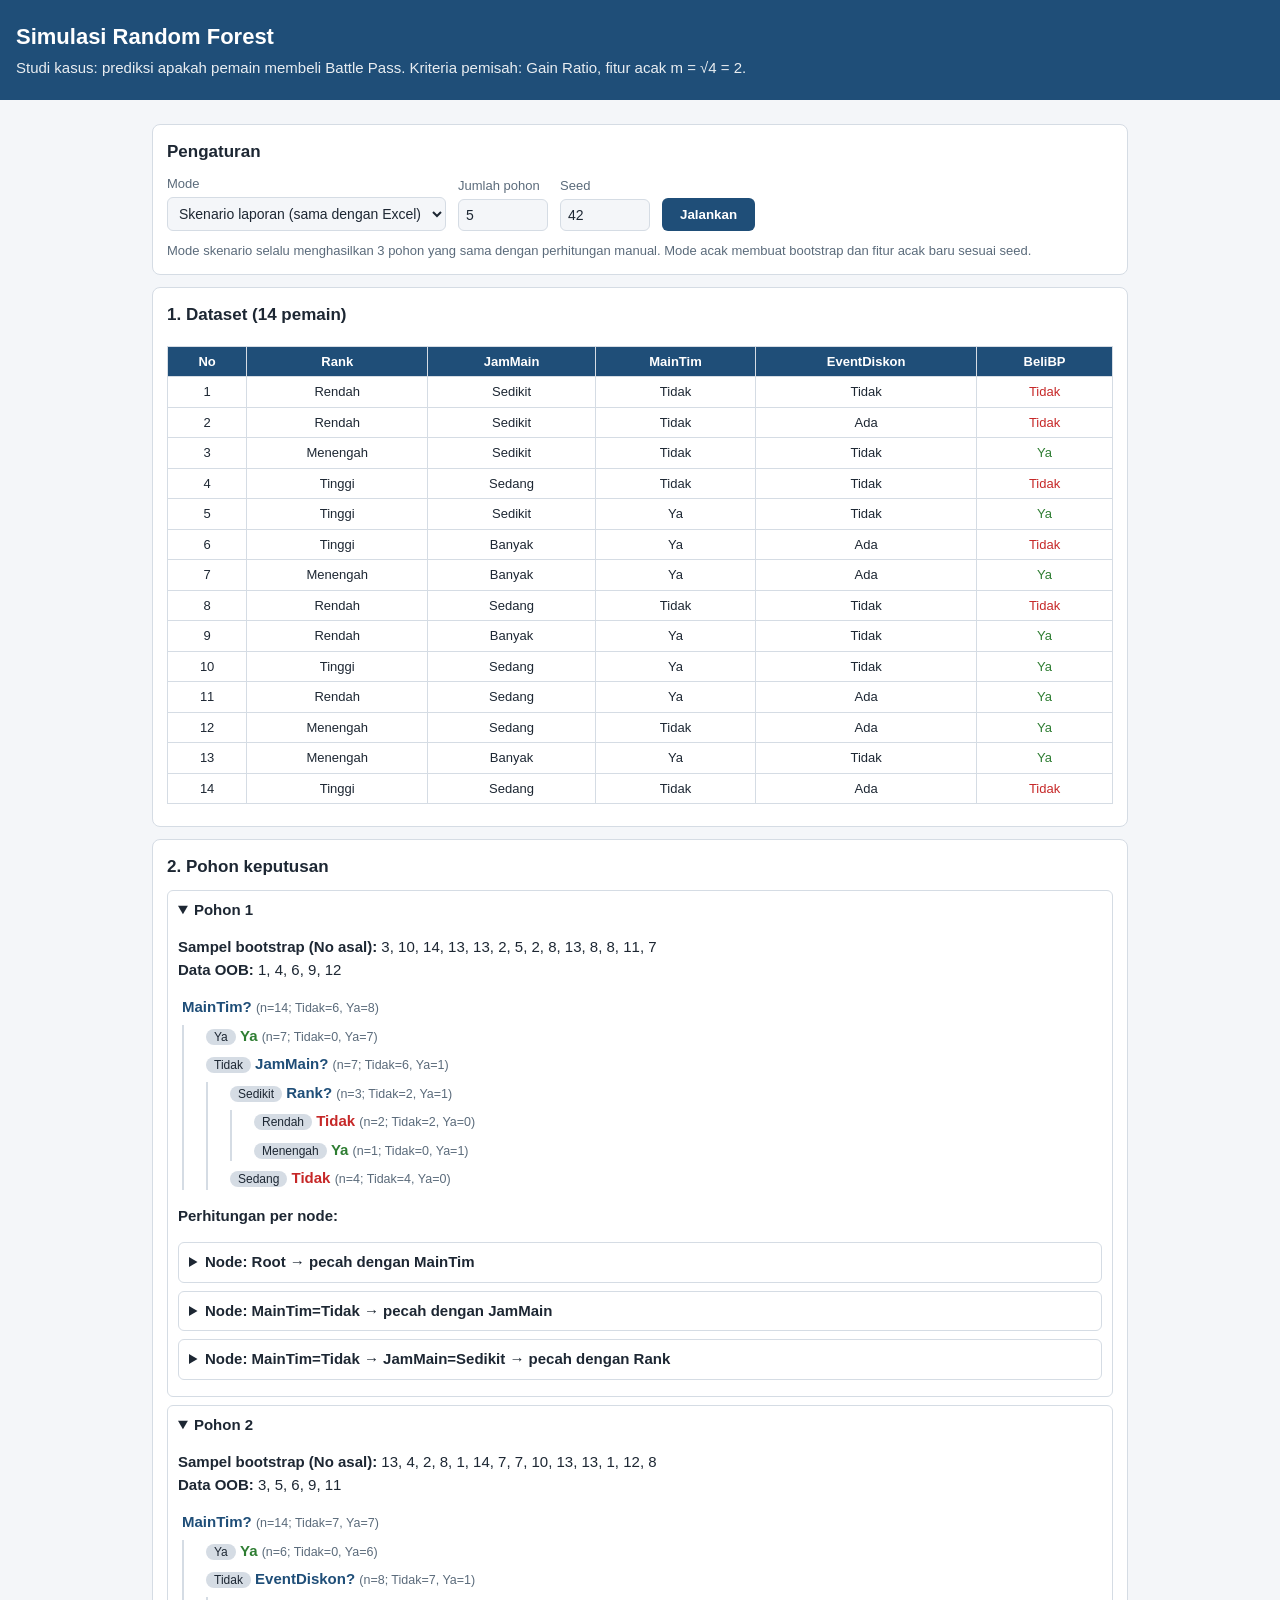
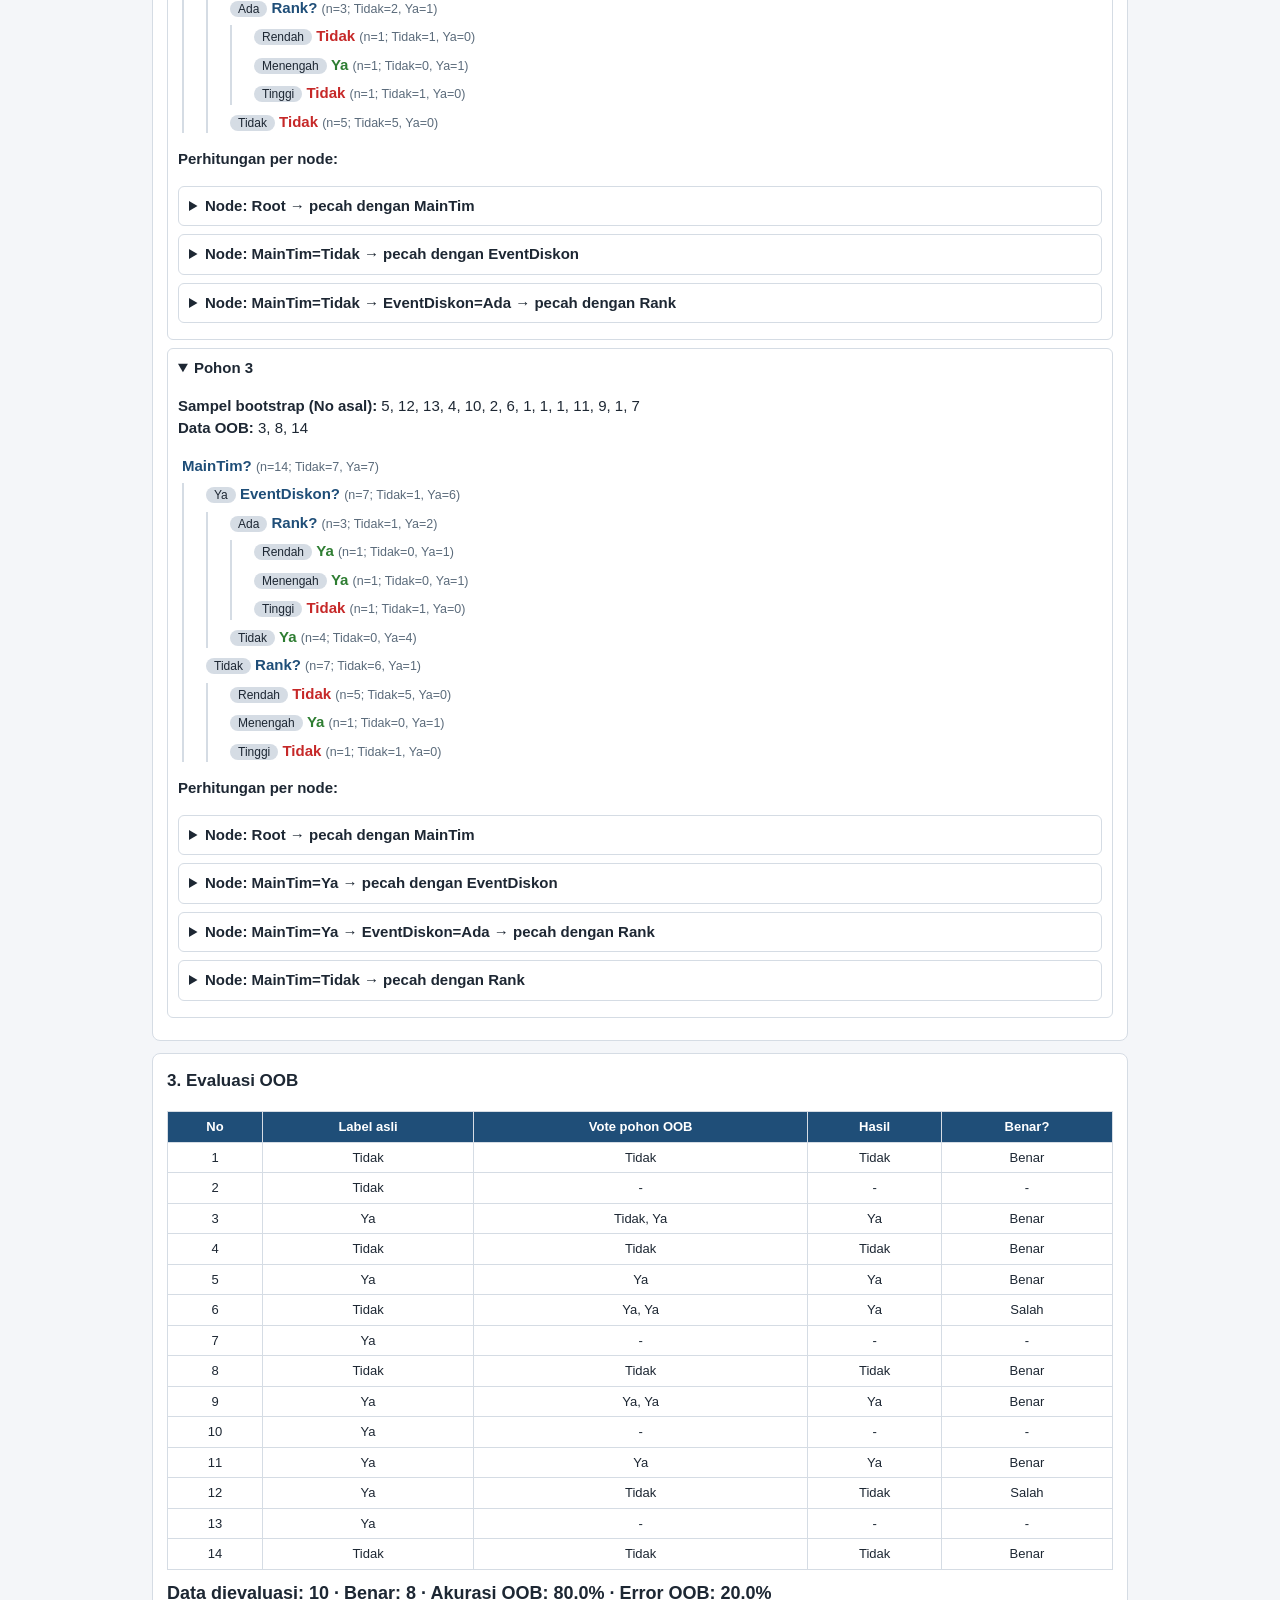
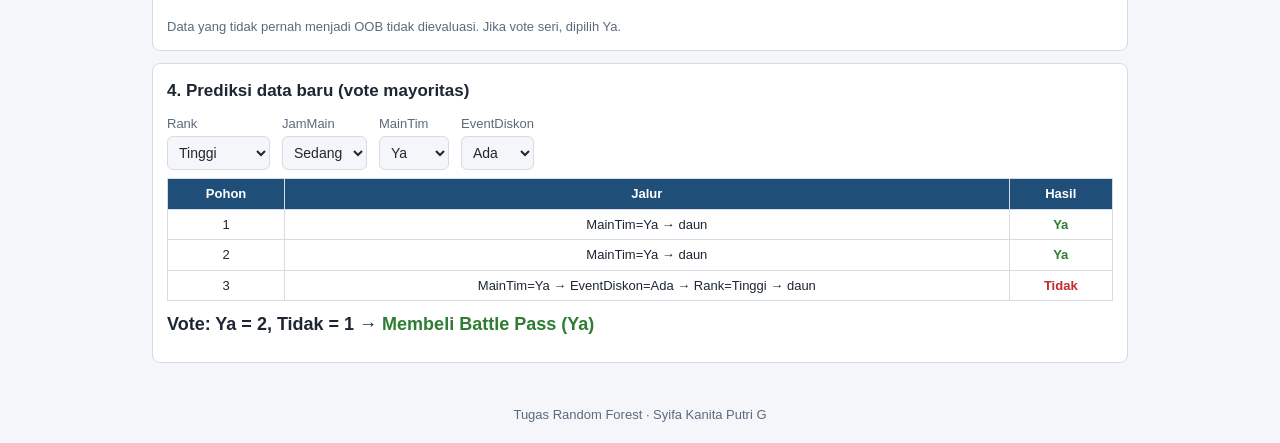
==== web/index.html @ b242fd05 "Tahap 8: web simulasi random forest" ====
<!DOCTYPE html>
<html lang="id">
<head>
<meta charset="UTF-8">
<meta name="viewport" content="width=device-width, initial-scale=1">
<title>Simulasi Random Forest - Prediksi Beli Battle Pass</title>
<link rel="stylesheet" href="style.css">
</head>
<body>
<header>
  <h1>Simulasi Random Forest</h1>
  <p>Studi kasus: prediksi apakah pemain membeli Battle Pass. Kriteria pemisah: Gain Ratio, fitur acak m = &radic;4 = 2.</p>
</header>
<main>
  <section class="card">
    <h2>Pengaturan</h2>
    <div class="ctrl">
      <label>Mode
        <select id="mode">
          <option value="skenario">Skenario laporan (sama dengan Excel)</option>
          <option value="acak">Acak baru</option>
        </select>
      </label>
      <label>Jumlah pohon <input id="ntree" type="number" min="1" max="15" value="5"></label>
      <label>Seed <input id="seed" type="number" value="42"></label>
      <button id="run">Jalankan</button>
    </div>
    <p class="hint">Mode skenario selalu menghasilkan 3 pohon yang sama dengan perhitungan manual. Mode acak membuat bootstrap dan fitur acak baru sesuai seed.</p>
  </section>
  <section class="card"><h2>1. Dataset (14 pemain)</h2><div id="dataset" class="scroll"></div></section>
  <section class="card"><h2>2. Pohon keputusan</h2><div id="trees"></div></section>
  <section class="card"><h2>3. Evaluasi OOB</h2><div id="oob" class="scroll"></div></section>
  <section class="card">
    <h2>4. Prediksi data baru (vote mayoritas)</h2>
    <div class="ctrl" id="form"></div>
    <div id="vote"></div>
  </section>
</main>
<footer>Tugas Random Forest &middot; Syifa Kanita Putri G</footer>
<script src="rf.js"></script>
<script src="app.js"></script>
</body>
</html>
---- web/style.css ----
:root{--bg:#f4f6f9;--card:#fff;--tx:#1d2733;--mut:#5b6b7b;--pri:#1f4e78;--ya:#2e7d32;--no:#c62828;--bd:#d5dce4}
@media(prefers-color-scheme:dark){:root{--bg:#12171d;--card:#1b232c;--tx:#e8edf2;--mut:#9aa9b8;--pri:#6fa8dc;--ya:#81c784;--no:#ef9a9a;--bd:#33414f}}
*{box-sizing:border-box}
body{margin:0;font:15px/1.5 Arial,sans-serif;background:var(--bg);color:var(--tx)}
header{background:var(--pri);color:#fff;padding:20px 16px}
header h1{margin:0 0 4px;font-size:22px}header p{margin:0;opacity:.9}
main{max-width:1000px;margin:0 auto;padding:12px}
.card{background:var(--card);border:1px solid var(--bd);border-radius:8px;padding:14px;margin:12px 0}
h2{margin:0 0 10px;font-size:17px}
.ctrl{display:flex;flex-wrap:wrap;gap:12px;align-items:end}
label{display:flex;flex-direction:column;font-size:13px;color:var(--mut);gap:3px}
select,input{padding:7px;border:1px solid var(--bd);border-radius:6px;background:var(--bg);color:var(--tx);font-size:14px}
input[type=number]{width:90px}
button{padding:9px 18px;border:0;border-radius:6px;background:var(--pri);color:#fff;font-weight:700;cursor:pointer}
.hint{color:var(--mut);font-size:13px;margin:10px 0 0}
.scroll{overflow-x:auto}
table{border-collapse:collapse;width:100%;font-size:13px;margin:8px 0}
th,td{border:1px solid var(--bd);padding:5px 8px;text-align:center;white-space:nowrap}
th{background:var(--pri);color:#fff}
tr.at td{background:rgba(31,78,120,.12);font-weight:700}
tr.tot td{font-weight:700}
.ya{color:var(--ya)}.no{color:var(--no)}
details{border:1px solid var(--bd);border-radius:6px;padding:8px 10px;margin:8px 0}
summary{cursor:pointer;font-weight:700}
.tree,.tree ul{list-style:none;margin:0;padding-left:22px;border-left:2px solid var(--bd)}
.tree{border:0;padding-left:4px}
.tree li{margin:6px 0}
.edge{background:var(--bd);border-radius:10px;padding:1px 8px;font-size:12px}
.nd{color:var(--pri)}
.leaf.Ya{color:var(--ya)}.leaf.Tidak{color:var(--no)}
small{color:var(--mut)}
.big{font-size:18px;font-weight:700;margin:10px 0}
footer{text-align:center;color:var(--mut);padding:18px;font-size:13px}
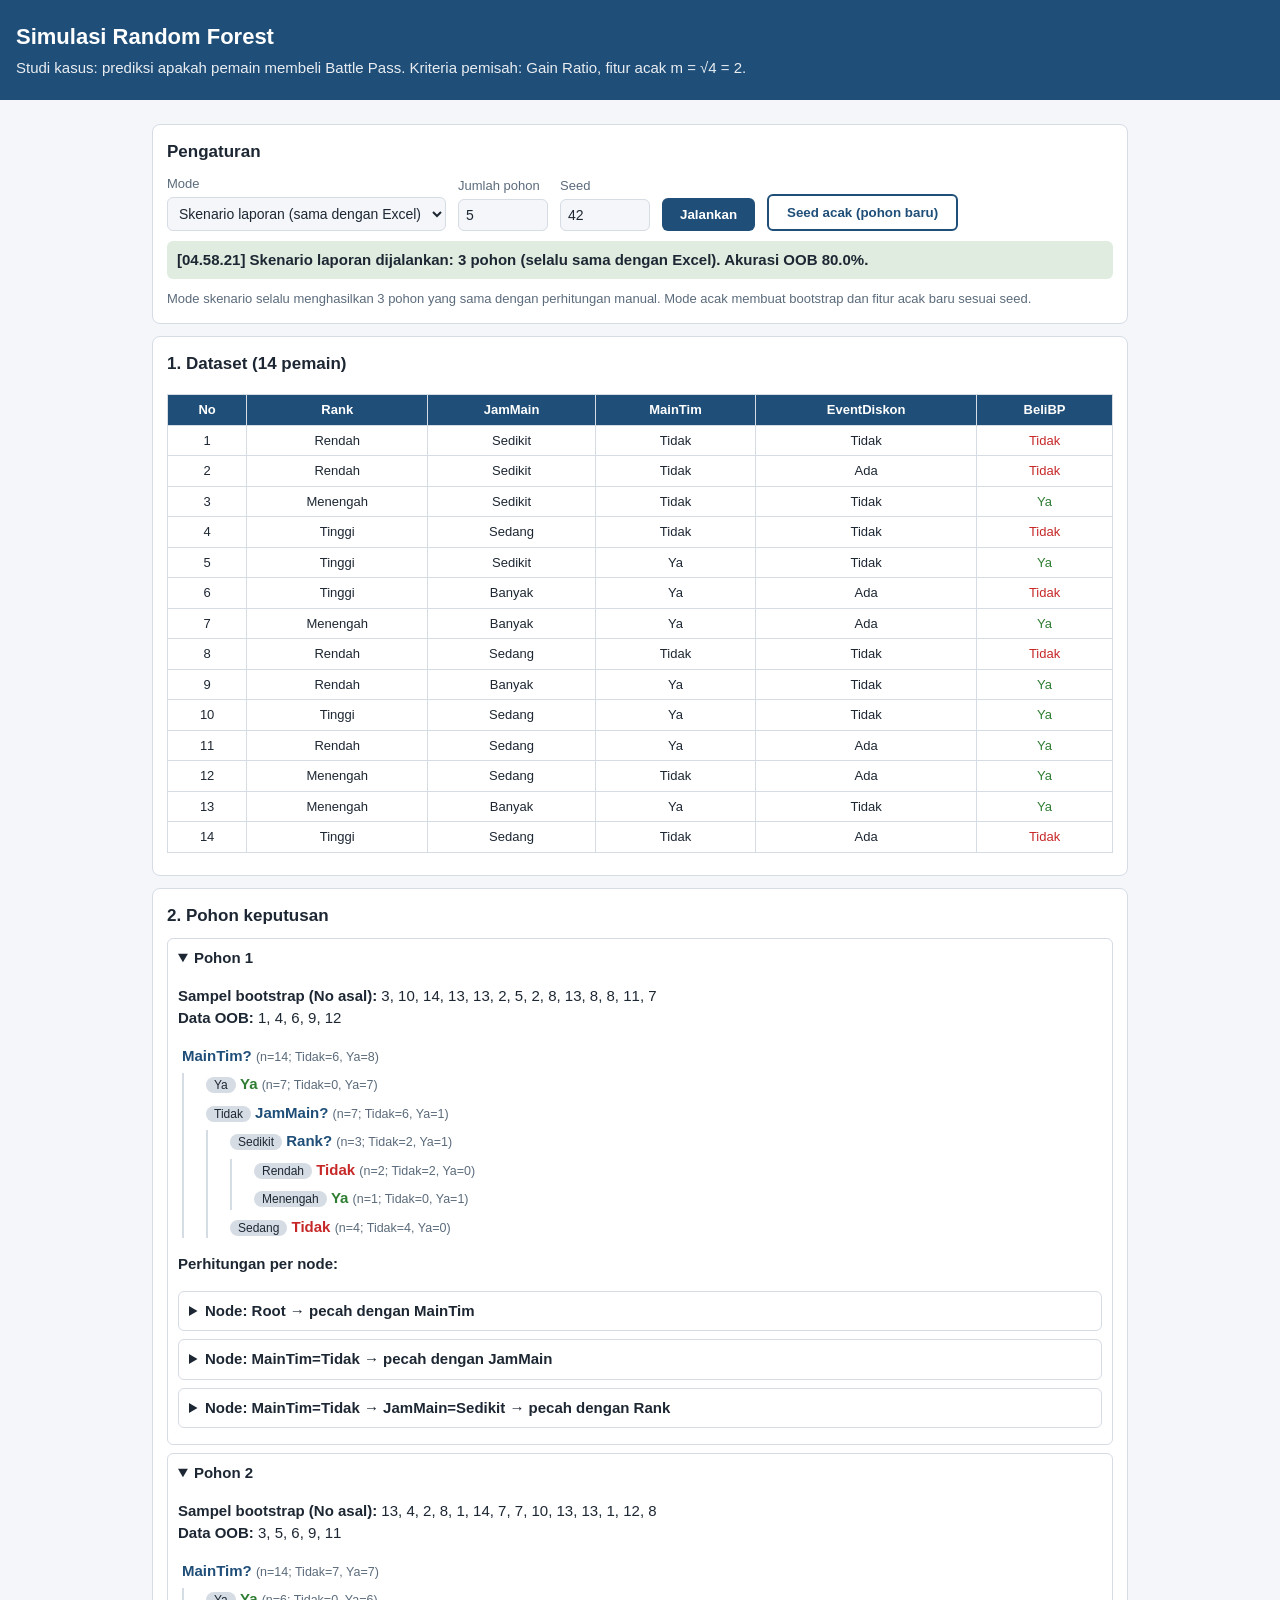
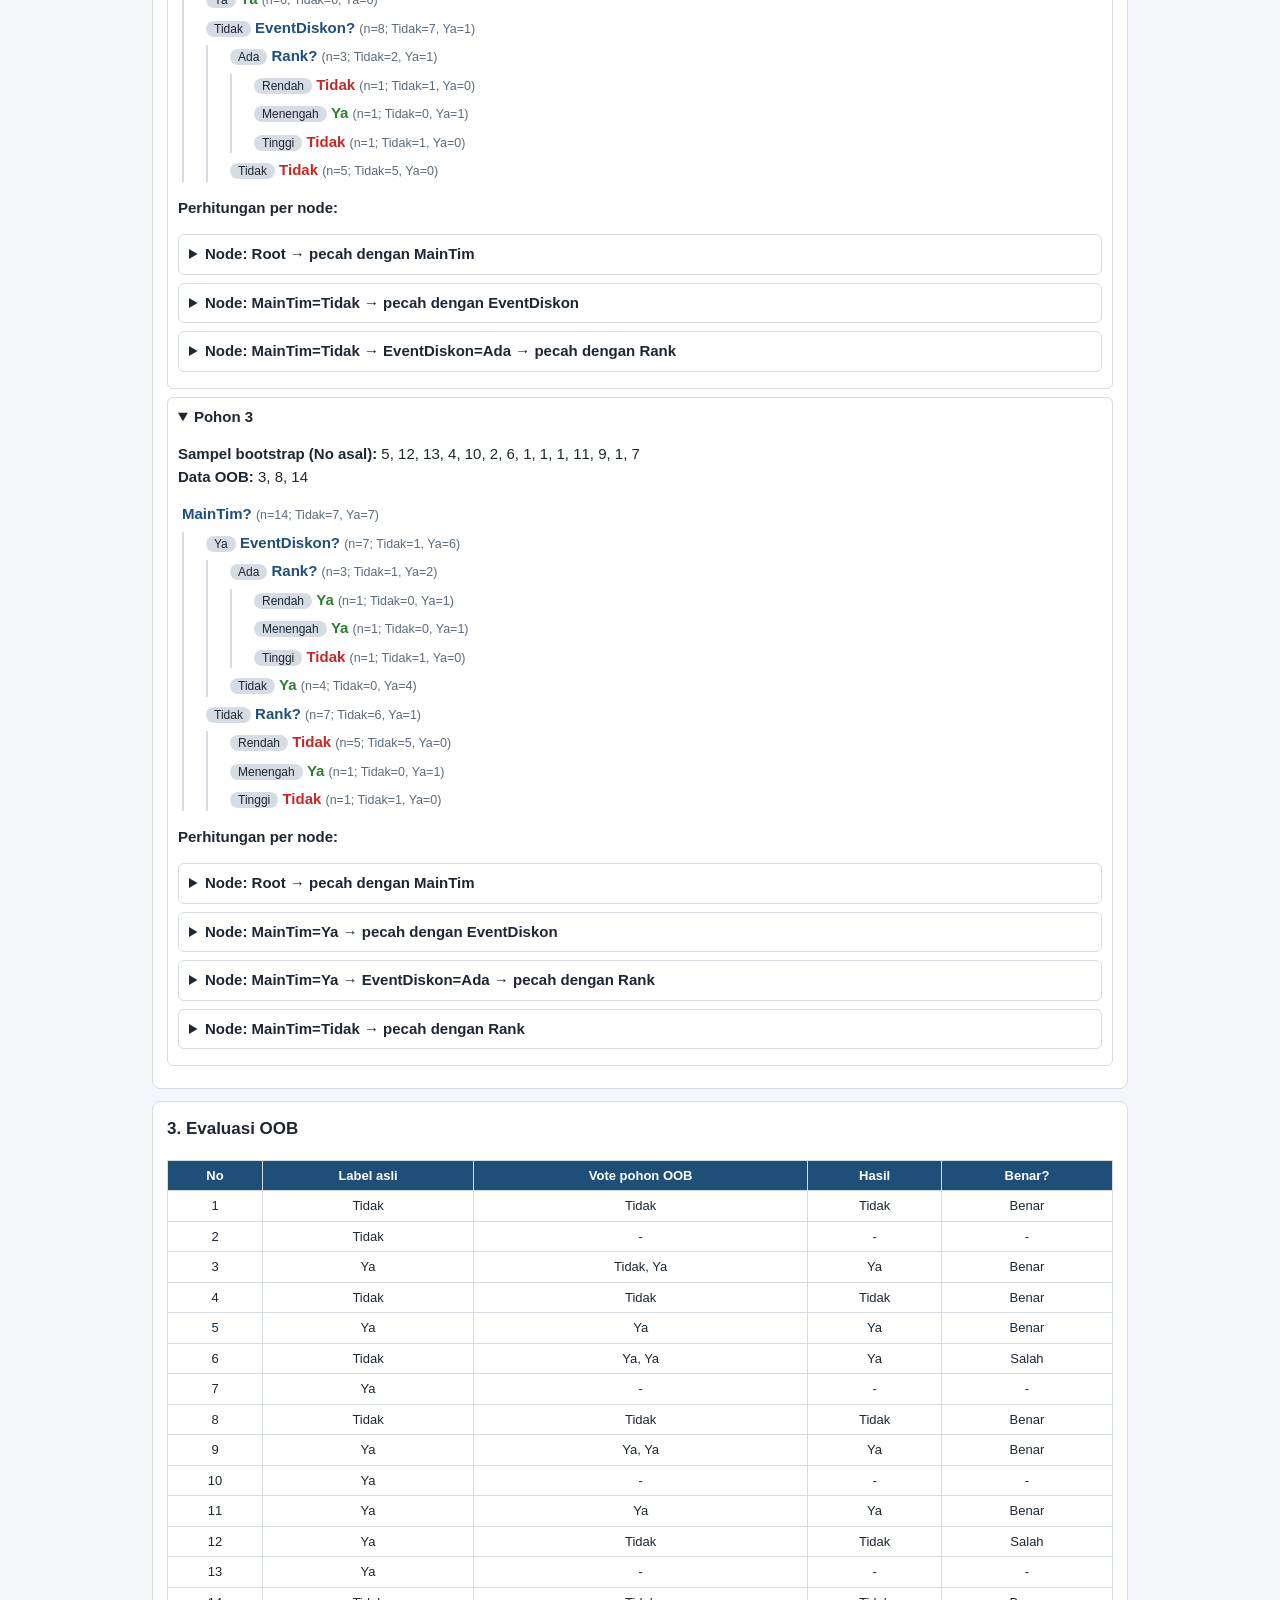
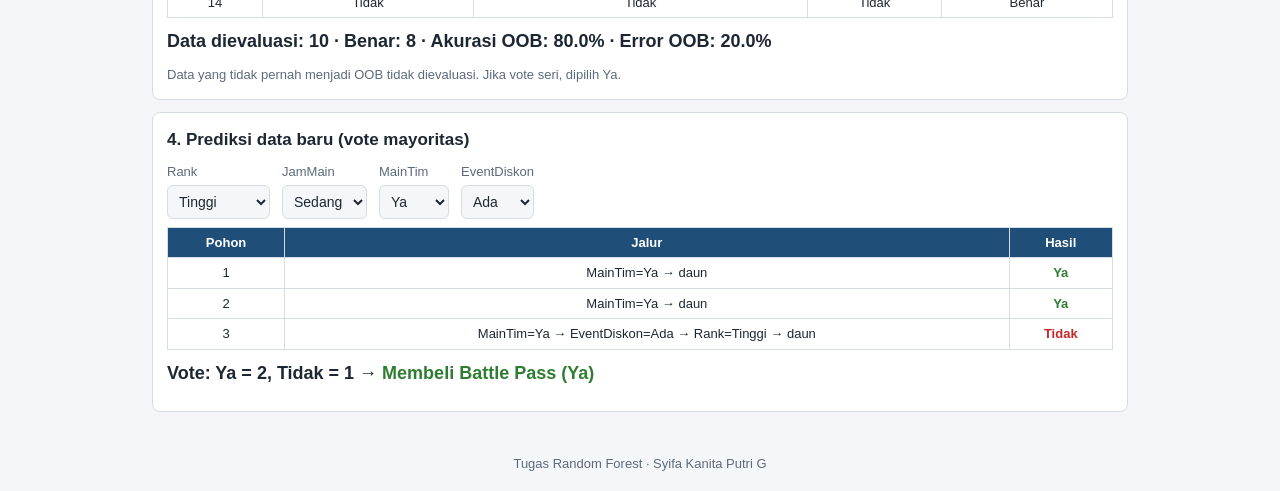
==== commit 6403ea5e: "Tahap 9: README, pengalih GitHub Pages, perbaikan web" ====
--- a/web/index.html
+++ b/web/index.html
@@ -24,7 +24,9 @@
       <label>Jumlah pohon <input id="ntree" type="number" min="1" max="15" value="5"></label>
       <label>Seed <input id="seed" type="number" value="42"></label>
       <button id="run">Jalankan</button>
+      <button id="rnd" class="sec" type="button">Seed acak (pohon baru)</button>
     </div>
+    <p id="status" class="status"></p>
     <p class="hint">Mode skenario selalu menghasilkan 3 pohon yang sama dengan perhitungan manual. Mode acak membuat bootstrap dan fitur acak baru sesuai seed.</p>
   </section>
   <section class="card"><h2>1. Dataset (14 pemain)</h2><div id="dataset" class="scroll"></div></section>
--- a/web/style.css
+++ b/web/style.css
@@ -30,4 +30,10 @@
 .leaf.Ya{color:var(--ya)}.leaf.Tidak{color:var(--no)}
 small{color:var(--mut)}
 .big{font-size:18px;font-weight:700;margin:10px 0}
-footer{text-align:center;color:var(--mut);padding:18px;font-size:13px}+footer{text-align:center;color:var(--mut);padding:18px;font-size:13px}
+
+button.sec{background:transparent;color:var(--pri);border:2px solid var(--pri)}
+.status{margin:10px 0 0;padding:8px 10px;border-radius:6px;background:rgba(46,125,50,.15);font-weight:700;min-height:20px}
+.status:empty{display:none}
+@keyframes flash{from{background:rgba(255,193,7,.35)}to{background:transparent}}
+.flash{animation:flash 1.2s ease-out}
